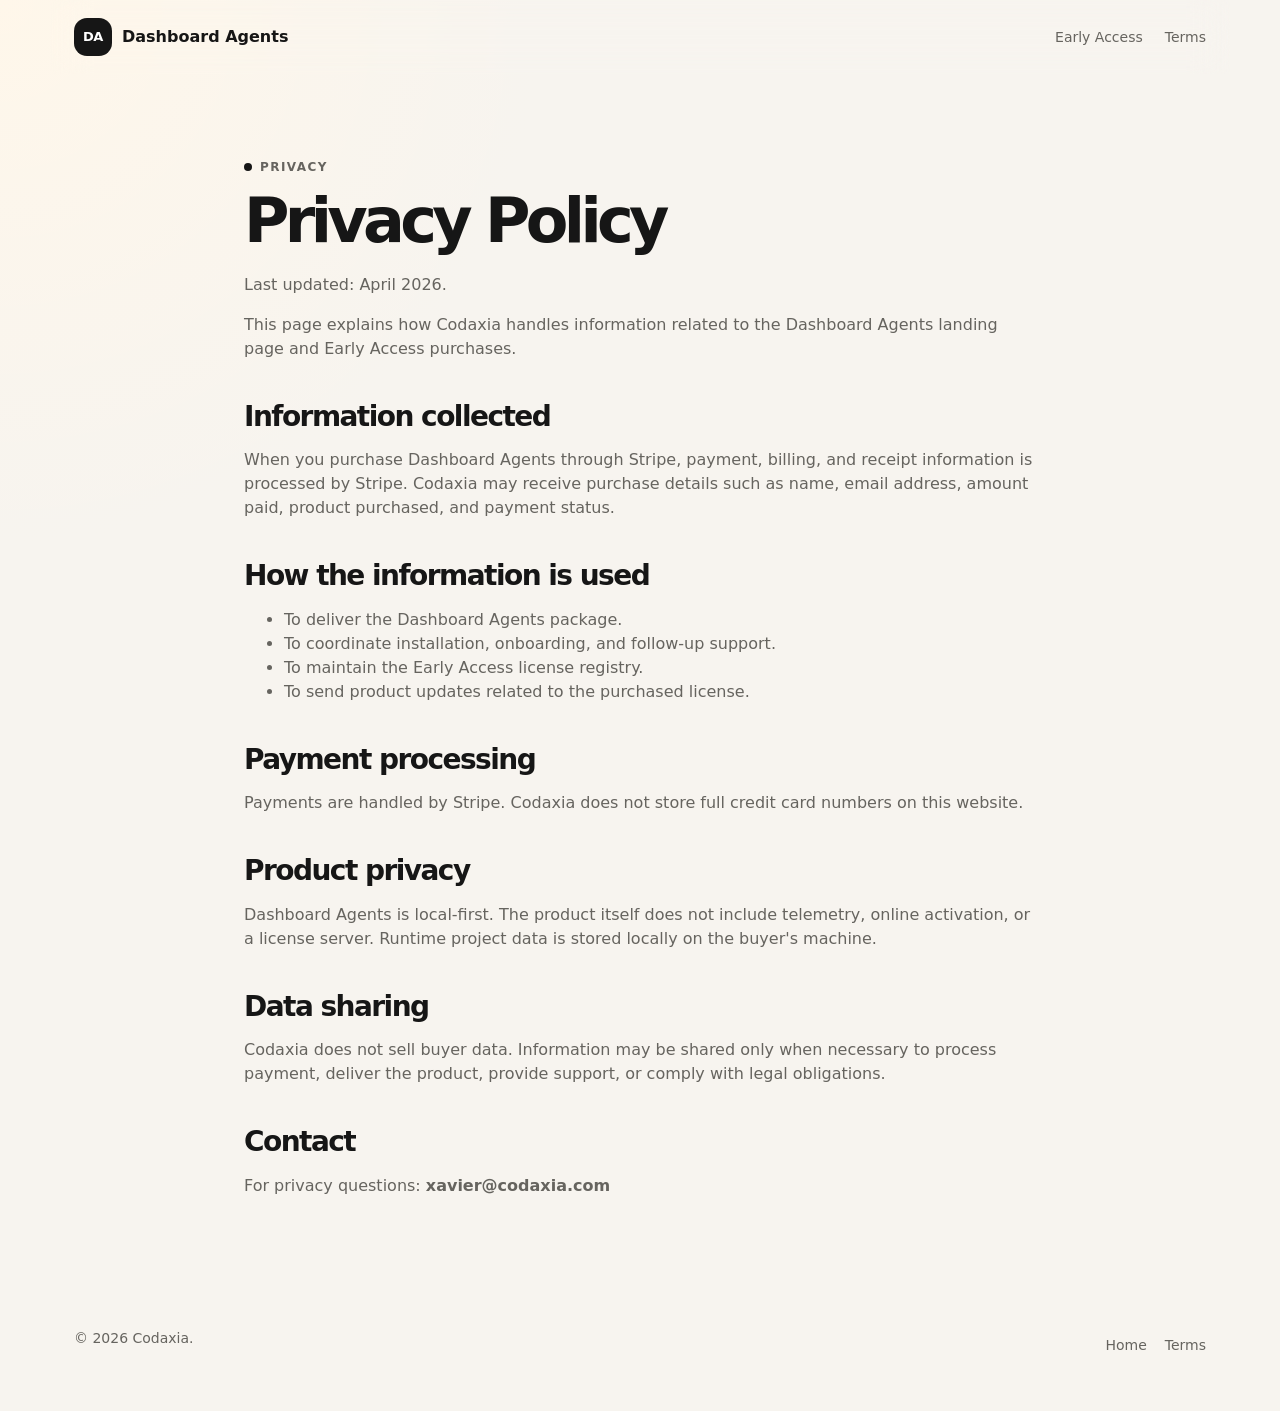
==== privacy.html @ bb3416e4 "feat: add privacy policy page" ====
<!doctype html>
<html lang="en">
  <head>
    <meta charset="utf-8">
    <meta name="viewport" content="width=device-width, initial-scale=1">
    <title>Privacy Policy | Dashboard Agents</title>
    <meta name="description" content="Privacy policy for Dashboard Agents landing page and Early Access purchases.">
    <meta name="robots" content="index, follow">
    <link rel="icon" href="assets/favicon.svg" type="image/svg+xml">
    <link rel="stylesheet" href="styles.css">
  </head>
  <body>
    <header class="site-header">
      <a class="brand" href="index.html"><span class="brand-mark">DA</span><span>Dashboard Agents</span></a>
      <nav class="nav"><a href="index.html#pricing">Early Access</a><a href="terms.html">Terms</a></nav>
    </header>
    <main class="legal-page">
      <p class="eyebrow">Privacy</p>
      <h1>Privacy Policy</h1>
      <p>Last updated: April 2026.</p>
      <p>This page explains how Codaxia handles information related to the Dashboard Agents landing page and Early Access purchases.</p>

      <h2>Information collected</h2>
      <p>When you purchase Dashboard Agents through Stripe, payment, billing, and receipt information is processed by Stripe. Codaxia may receive purchase details such as name, email address, amount paid, product purchased, and payment status.</p>

      <h2>How the information is used</h2>
      <ul>
        <li>To deliver the Dashboard Agents package.</li>
        <li>To coordinate installation, onboarding, and follow-up support.</li>
        <li>To maintain the Early Access license registry.</li>
        <li>To send product updates related to the purchased license.</li>
      </ul>

      <h2>Payment processing</h2>
      <p>Payments are handled by Stripe. Codaxia does not store full credit card numbers on this website.</p>

      <h2>Product privacy</h2>
      <p>Dashboard Agents is local-first. The product itself does not include telemetry, online activation, or a license server. Runtime project data is stored locally on the buyer's machine.</p>

      <h2>Data sharing</h2>
      <p>Codaxia does not sell buyer data. Information may be shared only when necessary to process payment, deliver the product, provide support, or comply with legal obligations.</p>

      <h2>Contact</h2>
      <p>For privacy questions: <strong>xavier@codaxia.com</strong></p>
    </main>
    <footer class="site-footer"><p>© 2026 Codaxia.</p><nav><a href="index.html">Home</a><a href="terms.html">Terms</a></nav></footer>
  </body>
</html>
---- styles.css ----
:root {
  --bg: #f7f4ef;
  --surface: #ffffff;
  --surface-soft: #fbfaf7;
  --ink: #161616;
  --muted: #66645f;
  --border: #e7e1d8;
  --accent: #111111;
  --accent-soft: #efe8dc;
  --green: #1f7a4d;
  --red: #8d3434;
  --shadow: 0 24px 70px rgba(28, 22, 15, 0.12);
  --radius: 28px;
  --max: 1180px;
}

* {
  box-sizing: border-box;
}

html {
  scroll-behavior: smooth;
}

body {
  margin: 0;
  font-family: Inter, ui-sans-serif, system-ui, -apple-system, BlinkMacSystemFont, "Segoe UI", sans-serif;
  background: radial-gradient(circle at top left, #fff7ea 0, transparent 34rem), var(--bg);
  color: var(--ink);
  line-height: 1.5;
}

a {
  color: inherit;
  text-decoration: none;
}

p, h1, h2, h3 {
  margin-top: 0;
}

img {
  max-width: 100%;
}

.site-header {
  position: sticky;
  top: 0;
  z-index: 20;
  display: flex;
  align-items: center;
  justify-content: space-between;
  gap: 24px;
  max-width: var(--max);
  margin: 0 auto;
  padding: 18px 24px;
  backdrop-filter: blur(18px);
}

.brand {
  display: inline-flex;
  align-items: center;
  gap: 10px;
  font-weight: 760;
}

.brand-mark {
  display: inline-grid;
  place-items: center;
  width: 38px;
  height: 38px;
  border-radius: 13px;
  background: var(--ink);
  color: white;
  font-size: 13px;
  letter-spacing: -0.03em;
}

.nav {
  display: flex;
  align-items: center;
  gap: 22px;
  color: var(--muted);
  font-size: 14px;
}

.nav a:hover, .site-footer a:hover {
  color: var(--ink);
}

.header-cta {
  display: inline-flex;
  align-items: center;
  justify-content: center;
  padding: 10px 16px;
  border-radius: 999px;
  background: var(--ink);
  color: white;
  font-size: 14px;
  font-weight: 700;
}

.section {
  max-width: var(--max);
  margin: 0 auto;
  padding: 86px 24px;
}

.hero {
  display: grid;
  grid-template-columns: minmax(0, 1.02fr) minmax(420px, 0.98fr);
  gap: 52px;
  align-items: center;
  min-height: calc(100vh - 86px);
  padding-top: 70px;
}

.eyebrow {
  display: inline-flex;
  align-items: center;
  gap: 8px;
  margin-bottom: 16px;
  color: var(--muted);
  text-transform: uppercase;
  letter-spacing: 0.12em;
  font-size: 12px;
  font-weight: 800;
}

.eyebrow::before {
  content: "";
  width: 8px;
  height: 8px;
  border-radius: 50%;
  background: var(--ink);
}

h1 {
  margin-bottom: 24px;
  font-size: clamp(46px, 8vw, 82px);
  line-height: 0.92;
  letter-spacing: -0.075em;
}

h2 {
  margin-bottom: 18px;
  font-size: clamp(32px, 5vw, 54px);
  line-height: 0.98;
  letter-spacing: -0.055em;
}

h3 {
  margin-bottom: 10px;
  font-size: 19px;
  letter-spacing: -0.025em;
}

.hero-lead, .section-heading p, .split p, .beta-note p, .final-cta p {
  color: var(--muted);
  font-size: 19px;
}

.hero-lead {
  max-width: 660px;
}

.hero-actions {
  display: flex;
  flex-wrap: wrap;
  gap: 14px;
  margin: 34px 0 18px;
}

.button {
  display: inline-flex;
  align-items: center;
  justify-content: center;
  min-height: 50px;
  padding: 14px 22px;
  border-radius: 999px;
  font-weight: 780;
  transition: transform 160ms ease, box-shadow 160ms ease, background 160ms ease;
}

.button:hover {
  transform: translateY(-1px);
}

.button.primary {
  background: var(--ink);
  color: white;
  box-shadow: 0 18px 40px rgba(0, 0, 0, 0.18);
}

.button.secondary {
  background: rgba(255, 255, 255, 0.72);
  border: 1px solid var(--border);
}

.button.full {
  width: 100%;
}

.microcopy, .secure, .planned {
  color: var(--muted);
  font-size: 14px;
}

.hero-panel {
  overflow: hidden;
  border: 1px solid rgba(255, 255, 255, 0.72);
  border-radius: 34px;
  background: rgba(255, 255, 255, 0.76);
  box-shadow: var(--shadow);
}

.browser-bar {
  display: flex;
  align-items: center;
  gap: 8px;
  padding: 18px 20px;
  border-bottom: 1px solid var(--border);
  color: var(--muted);
  font-size: 13px;
}

.browser-bar span {
  width: 11px;
  height: 11px;
  border-radius: 50%;
  background: #d9d0c3;
}

.browser-bar strong {
  margin-left: auto;
  color: var(--ink);
}

.dashboard-preview {
  display: grid;
  grid-template-columns: 150px 1fr;
  min-height: 420px;
}

.dashboard-preview aside {
  padding: 24px 18px;
  border-right: 1px solid var(--border);
  background: #fbf7f0;
}

.preview-label {
  margin-bottom: 14px;
  color: var(--muted);
  font-size: 12px;
  font-weight: 800;
  text-transform: uppercase;
  letter-spacing: 0.12em;
}

.preview-pill {
  margin-bottom: 10px;
  padding: 10px 12px;
  border-radius: 14px;
  color: var(--muted);
  font-size: 13px;
}

.preview-pill.active {
  background: var(--ink);
  color: white;
}

.preview-main {
  padding: 26px;
}

.pipeline {
  display: flex;
  gap: 12px;
  margin-bottom: 22px;
}

.pipeline span {
  display: grid;
  place-items: center;
  width: 54px;
  height: 54px;
  border-radius: 18px;
  background: var(--ink);
  color: white;
  font-weight: 800;
  box-shadow: 0 12px 28px rgba(0, 0, 0, 0.12);
}

.kanban {
  display: grid;
  grid-template-columns: repeat(3, 1fr);
  gap: 12px;
}

.kanban article {
  min-height: 160px;
  padding: 16px;
  border: 1px solid var(--border);
  border-radius: 20px;
  background: white;
}

.kanban strong {
  display: block;
  margin-bottom: 34px;
  font-size: 13px;
  color: var(--muted);
}

.kanban p {
  font-weight: 720;
  letter-spacing: -0.02em;
}

.activity-line {
  margin-top: 14px;
  padding: 14px 16px;
  border-radius: 18px;
  background: #f4efe6;
  color: var(--muted);
  font-size: 14px;
}

.section-heading {
  max-width: 780px;
  margin-bottom: 34px;
}

.grid {
  display: grid;
  gap: 18px;
}

.grid.two { grid-template-columns: repeat(2, 1fr); }
.grid.three { grid-template-columns: repeat(3, 1fr); }
.grid.four { grid-template-columns: repeat(4, 1fr); }

.card, .feature, .pricing-card, .steps div, .faq details {
  border: 1px solid rgba(231, 225, 216, 0.86);
  border-radius: var(--radius);
  background: rgba(255, 255, 255, 0.76);
  box-shadow: 0 14px 45px rgba(33, 25, 15, 0.06);
}

.card, .feature {
  padding: 28px;
}

.card p, .feature p, .steps p, .faq p, li {
  color: var(--muted);
}

.split {
  display: grid;
  grid-template-columns: 0.9fr 1.1fr;
  gap: 48px;
  align-items: start;
}

.steps {
  display: grid;
  gap: 16px;
}

.steps div {
  display: grid;
  grid-template-columns: 46px 1fr;
  gap: 16px;
  padding: 22px;
}

.steps span {
  display: grid;
  place-items: center;
  width: 42px;
  height: 42px;
  border-radius: 14px;
  background: var(--ink);
  color: white;
  font-weight: 800;
}

.contrast {
  border-radius: 42px;
  background: #171717;
  color: white;
  padding: 72px;
}

.contrast .section-heading p, .contrast .eyebrow {
  color: #b9b3a9;
}

.contrast .eyebrow::before {
  background: white;
}

.check-list {
  display: grid;
  grid-template-columns: repeat(3, 1fr);
  gap: 12px;
  margin-top: 30px;
}

.check-list span {
  padding: 15px 16px;
  border-radius: 18px;
  background: rgba(255, 255, 255, 0.08);
  color: #f6efe6;
}

.pricing-section {
  display: grid;
  grid-template-columns: minmax(0, 0.9fr) minmax(360px, 0.55fr);
  gap: 40px;
  align-items: center;
}

.pricing-copy p {
  color: var(--muted);
  font-size: 19px;
}

.pricing-card {
  padding: 34px;
  background: white;
  box-shadow: var(--shadow);
}

.price-topline {
  margin-bottom: 18px;
  color: var(--muted);
  font-weight: 800;
}

.price {
  margin-bottom: 6px;
  font-weight: 850;
  letter-spacing: -0.06em;
}

.price span {
  font-size: 76px;
  line-height: 0.9;
}

.pricing-card ul, .card ul {
  padding: 0;
  margin: 24px 0;
  list-style: none;
}

.pricing-card li, .card li {
  position: relative;
  padding-left: 26px;
  margin-bottom: 12px;
}

.pricing-card li::before, .positive li::before {
  content: "✓";
  position: absolute;
  left: 0;
  color: var(--green);
  font-weight: 900;
}

.negative li::before {
  content: "×";
  position: absolute;
  left: 0;
  color: var(--red);
  font-weight: 900;
}

.beta-note {
  display: grid;
  grid-template-columns: 0.85fr 1.15fr;
  gap: 40px;
  align-items: center;
  border-top: 1px solid var(--border);
  border-bottom: 1px solid var(--border);
}

.faq-list {
  display: grid;
  gap: 12px;
}

.faq details {
  padding: 22px 26px;
}

.faq summary {
  cursor: pointer;
  font-weight: 820;
  letter-spacing: -0.02em;
}

.faq p {
  margin: 12px 0 0;
}

.final-cta {
  text-align: center;
  max-width: 820px;
}

.final-cta .button {
  margin-top: 18px;
}

.site-footer {
  display: flex;
  align-items: center;
  justify-content: space-between;
  gap: 20px;
  max-width: var(--max);
  margin: 0 auto;
  padding: 34px 24px 48px;
  color: var(--muted);
  font-size: 14px;
}

.site-footer nav {
  display: flex;
  gap: 18px;
}

.legal-page {
  max-width: 840px;
  margin: 0 auto;
  padding: 80px 24px;
}

.legal-page h1 {
  font-size: clamp(38px, 6vw, 62px);
}

.legal-page h2 {
  margin-top: 42px;
  font-size: 28px;
}

.legal-page p, .legal-page li {
  color: var(--muted);
}

@media (max-width: 980px) {
  .hero, .split, .pricing-section, .beta-note {
    grid-template-columns: 1fr;
  }

  .grid.three, .grid.four, .check-list {
    grid-template-columns: 1fr 1fr;
  }

  .hero {
    min-height: auto;
  }

  .contrast {
    padding: 44px 28px;
  }
}

@media (max-width: 720px) {
  .site-header {
    position: static;
    flex-wrap: wrap;
  }

  .nav, .header-cta {
    display: none;
  }

  .section {
    padding: 58px 18px;
  }

  .hero {
    padding-top: 44px;
  }

  h1 {
    font-size: 48px;
  }

  h2 {
    font-size: 34px;
  }

  .grid.two, .grid.three, .grid.four, .check-list, .dashboard-preview, .kanban {
    grid-template-columns: 1fr;
  }

  .dashboard-preview aside {
    border-right: 0;
    border-bottom: 1px solid var(--border);
  }

  .pipeline {
    flex-wrap: wrap;
  }

  .pricing-card {
    padding: 26px;
  }

  .price span {
    font-size: 58px;
  }

  .site-footer {
    flex-direction: column;
    align-items: flex-start;
  }
}
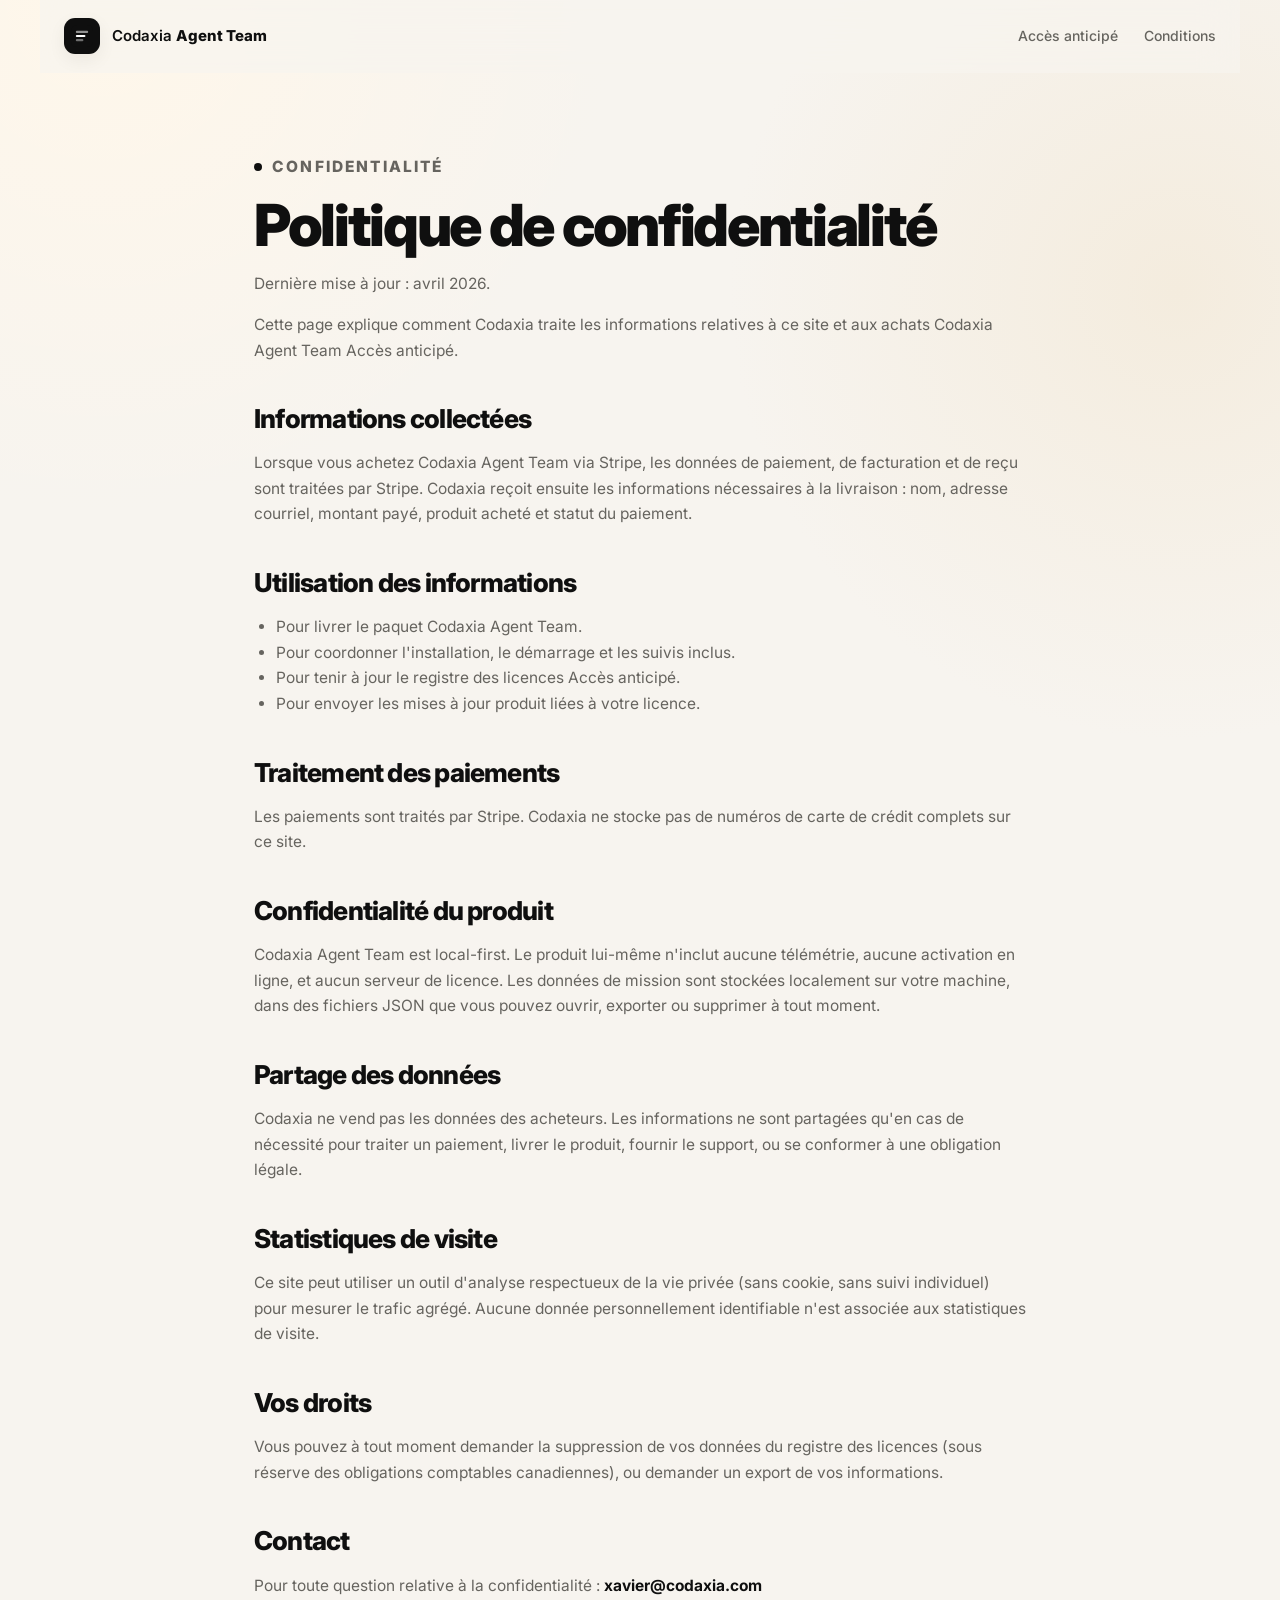
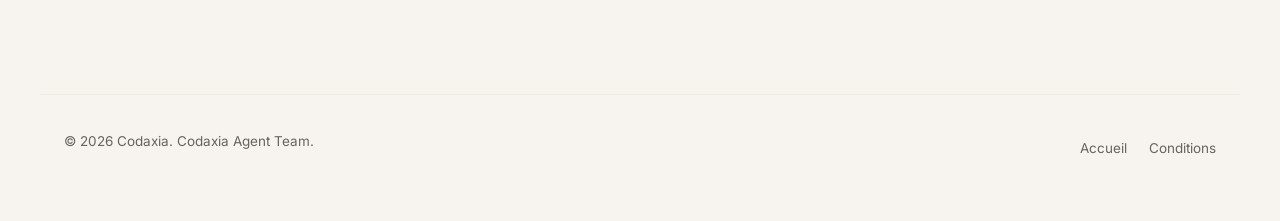
==== commit e209aa96: "feat: refonte FR + rebrand Codaxia Agent Team - Refonte complete de la landing en francais (cible fr" ====
--- a/privacy.html
+++ b/privacy.html
@@ -1,48 +1,71 @@
 <!doctype html>
-<html lang="en">
+<html lang="fr-CA">
   <head>
     <meta charset="utf-8">
     <meta name="viewport" content="width=device-width, initial-scale=1">
-    <title>Privacy Policy | Dashboard Agents</title>
-    <meta name="description" content="Privacy policy for Dashboard Agents landing page and Early Access purchases.">
+    <title>Politique de confidentialité — Codaxia Agent Team</title>
+    <meta name="description" content="Politique de confidentialité du site Codaxia Agent Team et des achats Accès anticipé.">
     <meta name="robots" content="index, follow">
     <link rel="icon" href="assets/favicon.svg" type="image/svg+xml">
     <link rel="stylesheet" href="styles.css">
+    <link rel="preconnect" href="https://fonts.googleapis.com">
+    <link rel="preconnect" href="https://fonts.gstatic.com" crossorigin>
+    <link rel="stylesheet" href="https://fonts.googleapis.com/css2?family=Inter:wght@400;500;600;700;800;900&display=swap">
   </head>
   <body>
     <header class="site-header">
-      <a class="brand" href="index.html"><span class="brand-mark">DA</span><span>Dashboard Agents</span></a>
-      <nav class="nav"><a href="index.html#pricing">Early Access</a><a href="terms.html">Terms</a></nav>
+      <a class="brand" href="index.html" aria-label="Codaxia Agent Team — accueil">
+        <span class="brand-mark" aria-hidden="true">
+          <svg viewBox="0 0 64 64" width="22" height="22"><rect width="64" height="64" rx="16" fill="#0f0f0f"/><rect x="14" y="17" width="36" height="6" rx="3" fill="#ffffff" opacity="0.55"/><rect x="14" y="29" width="28" height="6" rx="3" fill="#ffffff"/><rect x="14" y="41" width="22" height="6" rx="3" fill="#ffffff" opacity="0.4"/></svg>
+        </span>
+        <span class="brand-text">Codaxia <strong>Agent Team</strong></span>
+      </a>
+      <nav class="nav">
+        <a href="index.html#pricing">Accès anticipé</a>
+        <a href="terms.html">Conditions</a>
+      </nav>
     </header>
     <main class="legal-page">
-      <p class="eyebrow">Privacy</p>
-      <h1>Privacy Policy</h1>
-      <p>Last updated: April 2026.</p>
-      <p>This page explains how Codaxia handles information related to the Dashboard Agents landing page and Early Access purchases.</p>
+      <p class="eyebrow"><span class="dot"></span>Confidentialité</p>
+      <h1>Politique de confidentialité</h1>
+      <p>Dernière mise à jour : avril 2026.</p>
+      <p>Cette page explique comment Codaxia traite les informations relatives à ce site et aux achats Codaxia Agent Team Accès anticipé.</p>
 
-      <h2>Information collected</h2>
-      <p>When you purchase Dashboard Agents through Stripe, payment, billing, and receipt information is processed by Stripe. Codaxia may receive purchase details such as name, email address, amount paid, product purchased, and payment status.</p>
+      <h2>Informations collectées</h2>
+      <p>Lorsque vous achetez Codaxia Agent Team via Stripe, les données de paiement, de facturation et de reçu sont traitées par Stripe. Codaxia reçoit ensuite les informations nécessaires à la livraison : nom, adresse courriel, montant payé, produit acheté et statut du paiement.</p>
 
-      <h2>How the information is used</h2>
+      <h2>Utilisation des informations</h2>
       <ul>
-        <li>To deliver the Dashboard Agents package.</li>
-        <li>To coordinate installation, onboarding, and follow-up support.</li>
-        <li>To maintain the Early Access license registry.</li>
-        <li>To send product updates related to the purchased license.</li>
+        <li>Pour livrer le paquet Codaxia Agent Team.</li>
+        <li>Pour coordonner l'installation, le démarrage et les suivis inclus.</li>
+        <li>Pour tenir à jour le registre des licences Accès anticipé.</li>
+        <li>Pour envoyer les mises à jour produit liées à votre licence.</li>
       </ul>
 
-      <h2>Payment processing</h2>
-      <p>Payments are handled by Stripe. Codaxia does not store full credit card numbers on this website.</p>
+      <h2>Traitement des paiements</h2>
+      <p>Les paiements sont traités par Stripe. Codaxia ne stocke pas de numéros de carte de crédit complets sur ce site.</p>
 
-      <h2>Product privacy</h2>
-      <p>Dashboard Agents is local-first. The product itself does not include telemetry, online activation, or a license server. Runtime project data is stored locally on the buyer's machine.</p>
+      <h2>Confidentialité du produit</h2>
+      <p>Codaxia Agent Team est local-first. Le produit lui-même n'inclut aucune télémétrie, aucune activation en ligne, et aucun serveur de licence. Les données de mission sont stockées localement sur votre machine, dans des fichiers JSON que vous pouvez ouvrir, exporter ou supprimer à tout moment.</p>
 
-      <h2>Data sharing</h2>
-      <p>Codaxia does not sell buyer data. Information may be shared only when necessary to process payment, deliver the product, provide support, or comply with legal obligations.</p>
+      <h2>Partage des données</h2>
+      <p>Codaxia ne vend pas les données des acheteurs. Les informations ne sont partagées qu'en cas de nécessité pour traiter un paiement, livrer le produit, fournir le support, ou se conformer à une obligation légale.</p>
+
+      <h2>Statistiques de visite</h2>
+      <p>Ce site peut utiliser un outil d'analyse respectueux de la vie privée (sans cookie, sans suivi individuel) pour mesurer le trafic agrégé. Aucune donnée personnellement identifiable n'est associée aux statistiques de visite.</p>
+
+      <h2>Vos droits</h2>
+      <p>Vous pouvez à tout moment demander la suppression de vos données du registre des licences (sous réserve des obligations comptables canadiennes), ou demander un export de vos informations.</p>
 
       <h2>Contact</h2>
-      <p>For privacy questions: <strong>xavier@codaxia.com</strong></p>
+      <p>Pour toute question relative à la confidentialité : <strong>xavier@codaxia.com</strong></p>
     </main>
-    <footer class="site-footer"><p>© 2026 Codaxia.</p><nav><a href="index.html">Home</a><a href="terms.html">Terms</a></nav></footer>
+    <footer class="site-footer">
+      <p>© 2026 Codaxia. Codaxia Agent Team.</p>
+      <nav>
+        <a href="index.html">Accueil</a>
+        <a href="terms.html">Conditions</a>
+      </nav>
+    </footer>
   </body>
 </html>
--- a/styles.css
+++ b/styles.css
@@ -2,51 +2,54 @@
   --bg: #f7f4ef;
   --surface: #ffffff;
   --surface-soft: #fbfaf7;
-  --ink: #161616;
+  --ink: #0f0f0f;
+  --ink-soft: #1c1c1c;
   --muted: #66645f;
+  --muted-light: #8a8780;
   --border: #e7e1d8;
-  --accent: #111111;
+  --border-soft: #efeae2;
+  --accent: #0f0f0f;
   --accent-soft: #efe8dc;
+  --warm: #fff7ea;
   --green: #1f7a4d;
+  --green-soft: #e3f1e9;
   --red: #8d3434;
-  --shadow: 0 24px 70px rgba(28, 22, 15, 0.12);
-  --radius: 28px;
-  --max: 1180px;
-}
-
-* {
-  box-sizing: border-box;
-}
-
-html {
-  scroll-behavior: smooth;
-}
+  --amber: #b86f12;
+  --shadow-sm: 0 6px 18px rgba(28, 22, 15, 0.06);
+  --shadow-md: 0 14px 45px rgba(33, 25, 15, 0.08);
+  --shadow-lg: 0 24px 70px rgba(28, 22, 15, 0.14);
+  --radius: 24px;
+  --radius-lg: 32px;
+  --max: 1200px;
+}
+
+* { box-sizing: border-box; }
+
+html { scroll-behavior: smooth; }
 
 body {
   margin: 0;
-  font-family: Inter, ui-sans-serif, system-ui, -apple-system, BlinkMacSystemFont, "Segoe UI", sans-serif;
-  background: radial-gradient(circle at top left, #fff7ea 0, transparent 34rem), var(--bg);
-  color: var(--ink);
-  line-height: 1.5;
-}
-
-a {
-  color: inherit;
-  text-decoration: none;
-}
-
-p, h1, h2, h3 {
-  margin-top: 0;
-}
-
-img {
-  max-width: 100%;
-}
+  font-family: "Inter", ui-sans-serif, system-ui, -apple-system, BlinkMacSystemFont, "Segoe UI", sans-serif;
+  background:
+    radial-gradient(circle at 8% 0%, #fff7ea 0, transparent 32rem),
+    radial-gradient(circle at 92% 16%, #f4ecde 0, transparent 28rem),
+    var(--bg);
+  color: var(--ink);
+  line-height: 1.55;
+  -webkit-font-smoothing: antialiased;
+  text-rendering: optimizeLegibility;
+}
+
+a { color: inherit; text-decoration: none; }
+p, h1, h2, h3 { margin-top: 0; }
+img { max-width: 100%; }
+
+/* ---------- Header ---------- */
 
 .site-header {
   position: sticky;
   top: 0;
-  z-index: 20;
+  z-index: 30;
   display: flex;
   align-items: center;
   justify-content: space-between;
@@ -55,413 +58,1008 @@
   margin: 0 auto;
   padding: 18px 24px;
   backdrop-filter: blur(18px);
+  background: rgba(247, 244, 239, 0.72);
+  border-bottom: 1px solid transparent;
+  transition: border-color 200ms ease;
 }
 
 .brand {
   display: inline-flex;
   align-items: center;
-  gap: 10px;
-  font-weight: 760;
+  gap: 12px;
+  font-weight: 600;
+  font-size: 15px;
 }
 
 .brand-mark {
   display: inline-grid;
   place-items: center;
-  width: 38px;
-  height: 38px;
-  border-radius: 13px;
+  width: 36px;
+  height: 36px;
+  border-radius: 11px;
   background: var(--ink);
-  color: white;
-  font-size: 13px;
-  letter-spacing: -0.03em;
-}
+  box-shadow: var(--shadow-sm);
+}
+
+.brand-text strong { font-weight: 800; }
 
 .nav {
   display: flex;
   align-items: center;
-  gap: 22px;
+  gap: 26px;
   color: var(--muted);
   font-size: 14px;
-}
-
-.nav a:hover, .site-footer a:hover {
-  color: var(--ink);
-}
+  font-weight: 500;
+}
+
+.nav a:hover, .site-footer a:hover { color: var(--ink); }
 
 .header-cta {
   display: inline-flex;
   align-items: center;
   justify-content: center;
-  padding: 10px 16px;
+  padding: 10px 18px;
   border-radius: 999px;
   background: var(--ink);
   color: white;
   font-size: 14px;
   font-weight: 700;
-}
+  transition: transform 160ms ease, box-shadow 160ms ease;
+}
+.header-cta:hover { transform: translateY(-1px); box-shadow: var(--shadow-md); }
+
+/* ---------- Sections ---------- */
 
 .section {
   max-width: var(--max);
   margin: 0 auto;
-  padding: 86px 24px;
-}
-
-.hero {
-  display: grid;
-  grid-template-columns: minmax(0, 1.02fr) minmax(420px, 0.98fr);
-  gap: 52px;
-  align-items: center;
-  min-height: calc(100vh - 86px);
-  padding-top: 70px;
-}
+  padding: 96px 24px;
+}
+
+.section-heading {
+  max-width: 780px;
+  margin-bottom: 40px;
+}
+
+/* ---------- Eyebrow + dot ---------- */
 
 .eyebrow {
   display: inline-flex;
   align-items: center;
-  gap: 8px;
-  margin-bottom: 16px;
+  gap: 10px;
+  margin-bottom: 18px;
   color: var(--muted);
   text-transform: uppercase;
-  letter-spacing: 0.12em;
+  letter-spacing: 0.14em;
   font-size: 12px;
   font-weight: 800;
 }
 
-.eyebrow::before {
-  content: "";
+.dot {
+  display: inline-block;
   width: 8px;
   height: 8px;
   border-radius: 50%;
   background: var(--ink);
 }
+.dot.light { background: white; }
+.dot.live, .dot.pulse {
+  background: #1f7a4d;
+  animation: liveDot 1.6s ease-in-out infinite;
+}
+@keyframes liveDot {
+  0%, 100% { box-shadow: 0 0 0 0 rgba(31, 122, 77, 0.6); }
+  50% { box-shadow: 0 0 0 6px rgba(31, 122, 77, 0); }
+}
+
+/* ---------- Typography ---------- */
 
 h1 {
   margin-bottom: 24px;
-  font-size: clamp(46px, 8vw, 82px);
-  line-height: 0.92;
-  letter-spacing: -0.075em;
+  font-size: clamp(44px, 7vw, 76px);
+  line-height: 0.95;
+  letter-spacing: -0.04em;
+  font-weight: 850;
 }
 
 h2 {
   margin-bottom: 18px;
-  font-size: clamp(32px, 5vw, 54px);
-  line-height: 0.98;
-  letter-spacing: -0.055em;
+  font-size: clamp(30px, 4.4vw, 48px);
+  line-height: 1.05;
+  letter-spacing: -0.03em;
+  font-weight: 800;
 }
 
 h3 {
   margin-bottom: 10px;
   font-size: 19px;
-  letter-spacing: -0.025em;
-}
-
-.hero-lead, .section-heading p, .split p, .beta-note p, .final-cta p {
-  color: var(--muted);
-  font-size: 19px;
-}
-
-.hero-lead {
-  max-width: 660px;
-}
+  letter-spacing: -0.015em;
+  font-weight: 700;
+}
+
+.hero-lead, .section-heading p, .split p, .pricing-copy p, .founder p, .final-cta p {
+  color: var(--muted);
+  font-size: 18px;
+  line-height: 1.6;
+}
+
+/* ---------- Hero ---------- */
+
+.hero {
+  display: grid;
+  grid-template-columns: minmax(0, 1.05fr) minmax(440px, 1fr);
+  gap: 60px;
+  align-items: center;
+  padding-top: 60px;
+  padding-bottom: 80px;
+}
+
+.hero-copy h1 strong { font-weight: 850; }
+
+.hero-lead { max-width: 620px; margin-bottom: 8px; }
+.hero-lead strong { color: var(--ink); font-weight: 700; }
 
 .hero-actions {
   display: flex;
   flex-wrap: wrap;
-  gap: 14px;
-  margin: 34px 0 18px;
-}
+  gap: 12px;
+  margin: 30px 0 16px;
+}
+
+.hero-trust {
+  display: flex;
+  flex-wrap: wrap;
+  gap: 22px;
+  margin: 12px 0 0;
+  padding: 0;
+  list-style: none;
+  color: var(--muted);
+  font-size: 13px;
+}
+.hero-trust li {
+  position: relative;
+  padding-left: 18px;
+}
+.hero-trust li::before {
+  content: "✓";
+  position: absolute;
+  left: 0;
+  color: var(--green);
+  font-weight: 800;
+}
+
+/* ---------- Buttons ---------- */
 
 .button {
   display: inline-flex;
   align-items: center;
   justify-content: center;
   min-height: 50px;
-  padding: 14px 22px;
+  padding: 14px 24px;
   border-radius: 999px;
-  font-weight: 780;
-  transition: transform 160ms ease, box-shadow 160ms ease, background 160ms ease;
-}
-
-.button:hover {
-  transform: translateY(-1px);
-}
+  font-weight: 700;
+  font-size: 15px;
+  letter-spacing: -0.01em;
+  transition: transform 160ms ease, box-shadow 200ms ease, background 160ms ease, border-color 160ms ease;
+  border: 1px solid transparent;
+  cursor: pointer;
+}
+.button:hover { transform: translateY(-1px); }
 
 .button.primary {
   background: var(--ink);
   color: white;
-  box-shadow: 0 18px 40px rgba(0, 0, 0, 0.18);
-}
+  box-shadow: 0 12px 30px rgba(0, 0, 0, 0.18);
+}
+.button.primary:hover { box-shadow: 0 16px 40px rgba(0, 0, 0, 0.24); }
 
 .button.secondary {
-  background: rgba(255, 255, 255, 0.72);
-  border: 1px solid var(--border);
-}
-
-.button.full {
-  width: 100%;
-}
+  background: rgba(255, 255, 255, 0.78);
+  border-color: var(--border);
+  color: var(--ink);
+}
+.button.secondary:hover { background: white; border-color: #d6cfc1; }
+
+.button.ghost {
+  background: transparent;
+  color: var(--ink);
+  border-color: var(--border);
+}
+.button.ghost:hover { background: rgba(255, 255, 255, 0.6); }
+
+.button.full { width: 100%; margin-bottom: 10px; }
+.button.big { padding: 16px 32px; min-height: 58px; font-size: 16px; }
 
 .microcopy, .secure, .planned {
   color: var(--muted);
-  font-size: 14px;
-}
+  font-size: 13.5px;
+  line-height: 1.5;
+}
+
+/* ---------- Hero panel ---------- */
 
 .hero-panel {
   overflow: hidden;
-  border: 1px solid rgba(255, 255, 255, 0.72);
-  border-radius: 34px;
-  background: rgba(255, 255, 255, 0.76);
-  box-shadow: var(--shadow);
+  border: 1px solid rgba(255, 255, 255, 0.85);
+  border-radius: 32px;
+  background: rgba(255, 255, 255, 0.82);
+  box-shadow: var(--shadow-lg);
+  transform: perspective(1400px) rotateY(-2deg) rotateX(1deg);
+  transition: transform 400ms ease;
+}
+.hero-panel:hover {
+  transform: perspective(1400px) rotateY(0deg) rotateX(0deg);
 }
 
 .browser-bar {
   display: flex;
   align-items: center;
   gap: 8px;
-  padding: 18px 20px;
+  padding: 16px 20px;
   border-bottom: 1px solid var(--border);
   color: var(--muted);
-  font-size: 13px;
-}
-
+  font-size: 12.5px;
+  font-family: ui-monospace, "SF Mono", Menlo, monospace;
+}
 .browser-bar span {
   width: 11px;
   height: 11px;
   border-radius: 50%;
   background: #d9d0c3;
 }
-
 .browser-bar strong {
   margin-left: auto;
   color: var(--ink);
+  font-weight: 600;
 }
 
 .dashboard-preview {
   display: grid;
-  grid-template-columns: 150px 1fr;
-  min-height: 420px;
-}
-
+  grid-template-columns: 170px 1fr;
+  min-height: 440px;
+}
 .dashboard-preview aside {
-  padding: 24px 18px;
+  padding: 22px 16px;
   border-right: 1px solid var(--border);
   background: #fbf7f0;
 }
 
 .preview-label {
-  margin-bottom: 14px;
-  color: var(--muted);
-  font-size: 12px;
+  margin-bottom: 12px;
+  color: var(--muted);
+  font-size: 11px;
   font-weight: 800;
   text-transform: uppercase;
-  letter-spacing: 0.12em;
+  letter-spacing: 0.14em;
 }
 
 .preview-pill {
-  margin-bottom: 10px;
-  padding: 10px 12px;
-  border-radius: 14px;
+  margin-bottom: 8px;
+  padding: 9px 12px;
+  border-radius: 12px;
   color: var(--muted);
   font-size: 13px;
-}
-
+  font-weight: 500;
+}
 .preview-pill.active {
   background: var(--ink);
   color: white;
 }
-
-.preview-main {
-  padding: 26px;
-}
+.preview-pill.subtle {
+  font-size: 12px;
+  color: var(--muted-light);
+}
+
+.preview-main { padding: 26px; }
 
 .pipeline {
   display: flex;
-  gap: 12px;
-  margin-bottom: 22px;
-}
-
-.pipeline span {
+  align-items: center;
+  gap: 8px;
+  margin-bottom: 24px;
+}
+.pipe-step {
   display: grid;
   place-items: center;
-  width: 54px;
-  height: 54px;
-  border-radius: 18px;
+  width: 50px;
+  height: 50px;
+  border-radius: 16px;
+  background: #d8d2c5;
+  color: white;
+  font-weight: 800;
+  font-size: 14px;
+  letter-spacing: -0.02em;
+  transition: all 280ms ease;
+  animation: pipeFlow 4.8s ease-in-out infinite;
+}
+.pipe-step[data-step="1"] { animation-delay: 0s; }
+.pipe-step[data-step="2"] { animation-delay: 1.2s; }
+.pipe-step[data-step="3"] { animation-delay: 2.4s; }
+.pipe-step[data-step="4"] { animation-delay: 3.6s; }
+.pipe-arrow {
+  color: #c4bdac;
+  font-size: 16px;
+}
+
+@keyframes pipeFlow {
+  0%, 14%, 100% {
+    background: #d8d2c5;
+    box-shadow: none;
+    transform: scale(1);
+  }
+  3%, 11% {
+    background: var(--ink);
+    box-shadow: 0 0 0 4px rgba(15, 15, 15, 0.08), 0 8px 22px rgba(0, 0, 0, 0.18);
+    transform: scale(1.06);
+  }
+}
+
+.kanban {
+  display: grid;
+  grid-template-columns: repeat(3, 1fr);
+  gap: 10px;
+}
+.kanban article {
+  min-height: 130px;
+  padding: 14px;
+  border: 1px solid var(--border);
+  border-radius: 16px;
+  background: white;
+  transition: border-color 200ms ease, box-shadow 200ms ease;
+}
+.kanban article.active {
+  border-color: var(--ink);
+  box-shadow: 0 8px 22px rgba(0, 0, 0, 0.06);
+}
+.kanban strong {
+  display: block;
+  margin-bottom: 16px;
+  font-size: 11px;
+  font-weight: 800;
+  letter-spacing: 0.1em;
+  text-transform: uppercase;
+  color: var(--muted);
+}
+.kanban p {
+  margin: 0;
+  font-weight: 600;
+  font-size: 13.5px;
+  letter-spacing: -0.015em;
+  line-height: 1.4;
+}
+
+.activity-line {
+  display: flex;
+  align-items: center;
+  gap: 10px;
+  margin-top: 14px;
+  padding: 12px 14px;
+  border-radius: 14px;
+  background: #f4efe6;
+  color: var(--muted);
+  font-size: 13px;
+}
+
+/* ---------- Compatibility strip ---------- */
+
+.compat {
+  max-width: var(--max);
+  margin: 0 auto;
+  padding: 12px 24px 0;
+  display: flex;
+  flex-wrap: wrap;
+  align-items: center;
+  gap: 18px;
+  color: var(--muted);
+  font-size: 13px;
+}
+.compat p {
+  margin: 0;
+  font-weight: 700;
+  text-transform: uppercase;
+  letter-spacing: 0.14em;
+  font-size: 11px;
+}
+.compat ul {
+  list-style: none;
+  margin: 0;
+  padding: 0;
+  display: flex;
+  flex-wrap: wrap;
+  gap: 8px;
+}
+.compat li {
+  padding: 7px 14px;
+  border: 1px solid var(--border);
+  border-radius: 999px;
+  background: rgba(255, 255, 255, 0.72);
+  font-weight: 600;
+  font-size: 13px;
+  color: var(--ink);
+}
+.compat li:last-child {
+  background: transparent;
+  border-style: dashed;
+  color: var(--muted);
+  font-weight: 500;
+}
+
+/* ---------- Cards / grid ---------- */
+
+.grid { display: grid; gap: 18px; }
+.grid.two { grid-template-columns: repeat(2, 1fr); }
+.grid.three { grid-template-columns: repeat(3, 1fr); }
+.grid.four { grid-template-columns: repeat(4, 1fr); }
+
+.card, .feature, .pricing-card, .steps div, .faq details {
+  border: 1px solid var(--border-soft);
+  border-radius: var(--radius);
+  background: rgba(255, 255, 255, 0.78);
+  box-shadow: var(--shadow-sm);
+}
+
+.card {
+  padding: 28px;
+  transition: transform 200ms ease, box-shadow 200ms ease, border-color 200ms ease;
+}
+.card:hover {
+  transform: translateY(-2px);
+  box-shadow: var(--shadow-md);
+  border-color: var(--border);
+}
+.card p, .feature p, .steps p, .faq p, li {
+  color: var(--muted);
+  font-size: 15px;
+  line-height: 1.55;
+}
+.card-icon {
+  display: inline-grid;
+  place-items: center;
+  width: 38px;
+  height: 38px;
+  margin-bottom: 14px;
+  border-radius: 12px;
+  background: var(--accent-soft);
+  font-size: 18px;
+  color: var(--ink);
+}
+
+/* ---------- Before / after ---------- */
+
+.beforeafter .ba-grid { gap: 22px; }
+
+.ba-tag {
+  display: inline-block;
+  padding: 5px 12px;
+  margin: 0 0 16px;
+  background: var(--accent-soft);
+  border-radius: 999px;
+  font-size: 12px;
+  font-weight: 700;
+  text-transform: uppercase;
+  letter-spacing: 0.1em;
+  color: var(--ink);
+}
+
+.card.before .ba-tag { background: #f4e6e0; color: #8d3434; }
+.card.after .ba-tag { background: var(--green-soft); color: var(--green); }
+
+.terminal {
+  margin: 0 0 18px;
+  padding: 18px;
+  background: #161513;
+  color: #eee5d2;
+  border-radius: 14px;
+  font-family: ui-monospace, "SF Mono", Menlo, monospace;
+  font-size: 13.5px;
+  line-height: 1.55;
+  overflow-x: auto;
+  white-space: pre-wrap;
+}
+
+.ba-board {
+  display: grid;
+  gap: 8px;
+  margin-bottom: 18px;
+  padding: 18px;
+  background: #fbf7f0;
+  border-radius: 14px;
+  border: 1px solid var(--border);
+}
+.ba-row {
+  display: flex;
+  align-items: center;
+  gap: 10px;
+  padding: 10px 12px;
+  background: white;
+  border-radius: 10px;
+  font-size: 13.5px;
+  font-weight: 600;
+  color: var(--ink);
+  border: 1px solid var(--border-soft);
+}
+.ba-row span {
+  display: inline-grid;
+  place-items: center;
+  width: 22px;
+  height: 22px;
+  border-radius: 50%;
+  font-size: 12px;
+  font-weight: 800;
+}
+.ba-row.done span { background: var(--green-soft); color: var(--green); }
+.ba-row.active span { background: #fff1d8; color: var(--amber); animation: liveDot 1.6s ease-in-out infinite; }
+.ba-row.pending span { background: #f0ece4; color: var(--muted); }
+.ba-row.pending { color: var(--muted); }
+
+.card.before ul, .card.after ul {
+  margin: 0;
+  padding: 0;
+  list-style: none;
+  display: grid;
+  gap: 6px;
+}
+.card.before li, .card.after li {
+  position: relative;
+  padding-left: 20px;
+  font-size: 14px;
+}
+.card.before li::before { content: "×"; position: absolute; left: 0; color: var(--red); font-weight: 900; }
+.card.after li::before { content: "✓"; position: absolute; left: 0; color: var(--green); font-weight: 900; }
+
+/* ---------- Split (how) ---------- */
+
+.split {
+  display: grid;
+  grid-template-columns: 0.95fr 1.05fr;
+  gap: 56px;
+  align-items: start;
+}
+
+.steps { display: grid; gap: 14px; }
+.steps div {
+  display: grid;
+  grid-template-columns: 46px 1fr;
+  gap: 18px;
+  padding: 22px;
+  background: white;
+}
+.steps p { margin: 0; }
+.steps p strong { color: var(--ink); font-weight: 700; }
+.steps span {
+  display: grid;
+  place-items: center;
+  width: 42px;
+  height: 42px;
+  border-radius: 13px;
   background: var(--ink);
   color: white;
   font-weight: 800;
-  box-shadow: 0 12px 28px rgba(0, 0, 0, 0.12);
-}
-
-.kanban {
-  display: grid;
-  grid-template-columns: repeat(3, 1fr);
-  gap: 12px;
-}
-
-.kanban article {
-  min-height: 160px;
+  font-size: 15px;
+}
+
+/* ---------- Tour ---------- */
+
+.tour {
+  display: grid;
+  grid-template-columns: repeat(2, 1fr);
+  gap: 22px;
+}
+.tour-card {
+  border: 1px solid var(--border-soft);
+  border-radius: var(--radius);
+  background: rgba(255, 255, 255, 0.85);
+  padding: 22px;
+  transition: transform 200ms ease, box-shadow 200ms ease;
+}
+.tour-card:hover {
+  transform: translateY(-2px);
+  box-shadow: var(--shadow-md);
+}
+.tour-mock {
+  height: 220px;
+  margin-bottom: 18px;
   padding: 16px;
+  border-radius: 18px;
+  background: linear-gradient(180deg, #fbf7f0 0%, #f4efe6 100%);
   border: 1px solid var(--border);
-  border-radius: 20px;
+  overflow: hidden;
+  position: relative;
+}
+.tour-card h3 { margin-bottom: 6px; font-size: 18px; }
+.tour-card p { margin: 0; font-size: 14.5px; }
+
+/* Agents mock */
+.mock-pipeline {
+  display: grid;
+  grid-template-columns: repeat(2, 1fr);
+  gap: 8px;
+  height: 100%;
+}
+.agent-card {
+  padding: 12px 10px;
+  border-radius: 12px;
   background: white;
-}
-
-.kanban strong {
-  display: block;
-  margin-bottom: 34px;
-  font-size: 13px;
-  color: var(--muted);
-}
-
-.kanban p {
-  font-weight: 720;
+  border: 1px solid var(--border-soft);
+  display: flex;
+  flex-direction: column;
+  justify-content: space-between;
+}
+.agent-card strong {
+  font-size: 14px;
+  color: var(--ink);
   letter-spacing: -0.02em;
 }
-
-.activity-line {
-  margin-top: 14px;
-  padding: 14px 16px;
-  border-radius: 18px;
-  background: #f4efe6;
-  color: var(--muted);
-  font-size: 14px;
-}
-
-.section-heading {
-  max-width: 780px;
-  margin-bottom: 34px;
-}
-
-.grid {
-  display: grid;
-  gap: 18px;
-}
-
-.grid.two { grid-template-columns: repeat(2, 1fr); }
-.grid.three { grid-template-columns: repeat(3, 1fr); }
-.grid.four { grid-template-columns: repeat(4, 1fr); }
-
-.card, .feature, .pricing-card, .steps div, .faq details {
-  border: 1px solid rgba(231, 225, 216, 0.86);
-  border-radius: var(--radius);
-  background: rgba(255, 255, 255, 0.76);
-  box-shadow: 0 14px 45px rgba(33, 25, 15, 0.06);
-}
-
-.card, .feature {
-  padding: 28px;
-}
-
-.card p, .feature p, .steps p, .faq p, li {
-  color: var(--muted);
-}
-
-.split {
-  display: grid;
-  grid-template-columns: 0.9fr 1.1fr;
-  gap: 48px;
-  align-items: start;
-}
-
-.steps {
-  display: grid;
-  gap: 16px;
-}
-
-.steps div {
-  display: grid;
-  grid-template-columns: 46px 1fr;
-  gap: 16px;
-  padding: 22px;
-}
-
-.steps span {
-  display: grid;
-  place-items: center;
-  width: 42px;
-  height: 42px;
-  border-radius: 14px;
+.agent-card span {
+  font-size: 11.5px;
+  color: var(--muted);
+  font-weight: 500;
+}
+.agent-card em {
+  font-size: 10.5px;
+  font-weight: 700;
+  font-style: normal;
+  text-transform: uppercase;
+  letter-spacing: 0.1em;
+  color: var(--muted);
+}
+.agent-card.done { border-color: var(--green-soft); }
+.agent-card.done em { color: var(--green); }
+.agent-card.live { border-color: var(--amber); background: #fffaf0; }
+.agent-card.live em { color: var(--amber); animation: liveDot 1.6s ease-in-out infinite; }
+
+/* Kanban mock */
+.kanban-mock {
+  display: grid;
+  grid-template-columns: repeat(4, 1fr);
+  gap: 6px;
+  height: 100%;
+}
+.mock-col {
+  display: flex;
+  flex-direction: column;
+  gap: 6px;
+  background: white;
+  border-radius: 10px;
+  padding: 8px;
+  border: 1px solid var(--border-soft);
+}
+.mock-col strong {
+  font-size: 9.5px;
+  font-weight: 800;
+  text-transform: uppercase;
+  letter-spacing: 0.08em;
+  color: var(--muted);
+}
+.mock-task {
+  padding: 6px 8px;
+  background: #fbf7f0;
+  border-radius: 6px;
+  font-size: 11px;
+  font-weight: 600;
+  color: var(--ink);
+}
+.mock-task.active {
   background: var(--ink);
   color: white;
+}
+
+/* Activity mock */
+.activity-mock {
+  display: flex;
+  flex-direction: column;
+  gap: 8px;
+  height: 100%;
+}
+.mock-event {
+  display: flex;
+  align-items: center;
+  gap: 10px;
+  padding: 10px;
+  background: white;
+  border-radius: 10px;
+  border: 1px solid var(--border-soft);
+}
+.mock-event p { margin: 0; font-size: 12.5px; color: var(--muted); }
+.mock-event code {
+  background: var(--accent-soft);
+  padding: 1px 5px;
+  border-radius: 4px;
+  font-size: 11.5px;
+  color: var(--ink);
+}
+.evt-tag {
+  display: inline-grid;
+  place-items: center;
+  width: 28px;
+  height: 28px;
+  border-radius: 8px;
+  font-size: 11px;
   font-weight: 800;
-}
+  color: white;
+  flex-shrink: 0;
+}
+.evt-tag.dv { background: #2d4a8a; }
+.evt-tag.cr { background: #6f3a8a; }
+.evt-tag.qa { background: #1f7a4d; }
+.evt-tag.or { background: var(--ink); }
+.mock-event.live { border-color: var(--green); }
+
+/* Recap mock */
+.recap-mock {
+  background: white;
+  height: 100%;
+  padding: 14px;
+  border-radius: 12px;
+  border: 1px solid var(--border-soft);
+  display: flex;
+  flex-direction: column;
+  gap: 8px;
+}
+.recap-head {
+  margin: 0;
+  font-weight: 800;
+  font-size: 12.5px;
+  letter-spacing: -0.01em;
+  color: var(--ink);
+}
+.recap-section {
+  margin: 0;
+  font-size: 11.5px;
+  color: var(--muted);
+  line-height: 1.45;
+}
+.recap-section strong {
+  display: block;
+  font-size: 10px;
+  font-weight: 800;
+  text-transform: uppercase;
+  letter-spacing: 0.1em;
+  color: var(--ink);
+  margin-bottom: 2px;
+}
+.recap-badge {
+  margin-top: auto;
+  padding: 7px 10px;
+  background: var(--green-soft);
+  color: var(--green);
+  border-radius: 8px;
+  font-size: 11px;
+  font-weight: 700;
+  text-align: center;
+}
+
+/* ---------- Real screenshot ---------- */
+
+.real-shot .section-heading { max-width: 820px; }
+
+.device-frame {
+  margin: 0;
+  border-radius: var(--radius-lg);
+  background: #0a0a0a;
+  border: 1px solid #2a2a2a;
+  box-shadow:
+    0 30px 80px rgba(15, 15, 15, 0.28),
+    0 8px 24px rgba(15, 15, 15, 0.14);
+  overflow: hidden;
+}
+.device-bar {
+  display: flex;
+  align-items: center;
+  gap: 8px;
+  padding: 14px 18px;
+  border-bottom: 1px solid #1d1d1d;
+  background: #111111;
+  color: #999;
+  font-size: 12.5px;
+  font-family: ui-monospace, "SF Mono", Menlo, monospace;
+}
+.device-bar span {
+  width: 11px;
+  height: 11px;
+  border-radius: 50%;
+  background: #2a2a2a;
+}
+.device-bar strong {
+  margin-left: auto;
+  color: #ddd;
+  font-weight: 500;
+}
+.device-frame img {
+  display: block;
+  width: 100%;
+  height: auto;
+}
+
+/* ---------- Contrast (local-first) ---------- */
 
 .contrast {
   border-radius: 42px;
-  background: #171717;
+  background: linear-gradient(180deg, #1a1a1a 0%, #0f0f0f 100%);
   color: white;
-  padding: 72px;
-}
-
-.contrast .section-heading p, .contrast .eyebrow {
-  color: #b9b3a9;
-}
-
-.contrast .eyebrow::before {
+  padding: 80px 64px;
+  margin-top: 24px;
+}
+.contrast h2 { color: white; }
+.contrast .section-heading p { color: #b9b3a9; }
+.contrast .eyebrow { color: #b9b3a9; }
+.contrast .eyebrow .dot.light { background: white; }
+
+.check-list {
+  display: grid;
+  grid-template-columns: repeat(3, 1fr);
+  gap: 10px;
+  margin-top: 32px;
+}
+.check-list span {
+  position: relative;
+  padding: 16px 18px 16px 44px;
+  border-radius: 14px;
+  background: rgba(255, 255, 255, 0.06);
+  color: #f6efe6;
+  font-weight: 500;
+  font-size: 14.5px;
+  border: 1px solid rgba(255, 255, 255, 0.08);
+}
+.check-list span::before {
+  content: "✓";
+  position: absolute;
+  left: 16px;
+  top: 50%;
+  transform: translateY(-50%);
+  width: 20px;
+  height: 20px;
+  display: grid;
+  place-items: center;
+  background: var(--green);
+  border-radius: 50%;
+  font-size: 11px;
+  font-weight: 900;
+  color: white;
+}
+
+/* ---------- Use cases ---------- */
+
+.usecase .uc-tag {
+  display: inline-block;
+  padding: 5px 12px;
+  margin: 0 0 14px;
+  background: var(--accent-soft);
+  border-radius: 999px;
+  font-size: 11.5px;
+  font-weight: 700;
+  text-transform: uppercase;
+  letter-spacing: 0.1em;
+  color: var(--ink);
+}
+.usecase em { font-style: italic; color: var(--ink); }
+
+/* ---------- ROI ---------- */
+
+.roi-grid { gap: 18px; }
+.roi-stat {
+  padding: 32px 28px;
+  border: 1px solid var(--border-soft);
+  border-radius: var(--radius);
+  background: rgba(255, 255, 255, 0.85);
+  text-align: left;
+}
+.roi-num {
+  font-size: clamp(40px, 5vw, 56px);
+  font-weight: 850;
+  letter-spacing: -0.04em;
+  line-height: 1;
+  margin-bottom: 12px;
+  color: var(--ink);
+}
+.roi-stat p {
+  margin: 0;
+  color: var(--muted);
+  font-size: 15px;
+}
+
+/* ---------- Pricing ---------- */
+
+.pricing-section {
+  display: grid;
+  grid-template-columns: minmax(0, 0.95fr) minmax(380px, 0.6fr);
+  gap: 56px;
+  align-items: center;
+}
+
+.pricing-copy h2 { font-size: clamp(34px, 4.6vw, 50px); }
+
+.spots {
+  margin-top: 24px;
+}
+.spots-bar {
+  height: 8px;
+  background: var(--accent-soft);
+  border-radius: 999px;
+  overflow: hidden;
+  margin-bottom: 10px;
+}
+.spots-bar span {
+  display: block;
+  height: 100%;
+  background: var(--ink);
+  border-radius: 999px;
+}
+.spots p { margin: 0; font-size: 14px; color: var(--muted); }
+.spots strong { color: var(--ink); font-weight: 800; }
+
+.pricing-card {
+  padding: 36px 32px;
   background: white;
-}
-
-.check-list {
-  display: grid;
-  grid-template-columns: repeat(3, 1fr);
-  gap: 12px;
-  margin-top: 30px;
-}
-
-.check-list span {
-  padding: 15px 16px;
-  border-radius: 18px;
-  background: rgba(255, 255, 255, 0.08);
-  color: #f6efe6;
-}
-
-.pricing-section {
-  display: grid;
-  grid-template-columns: minmax(0, 0.9fr) minmax(360px, 0.55fr);
-  gap: 40px;
-  align-items: center;
-}
-
-.pricing-copy p {
-  color: var(--muted);
-  font-size: 19px;
-}
-
-.pricing-card {
-  padding: 34px;
-  background: white;
-  box-shadow: var(--shadow);
+  box-shadow: var(--shadow-lg);
+  border: 1px solid var(--border);
+  position: relative;
+}
+.pricing-card::before {
+  content: "Édition limitée";
+  position: absolute;
+  top: -14px;
+  right: 24px;
+  padding: 6px 14px;
+  background: var(--ink);
+  color: white;
+  border-radius: 999px;
+  font-size: 11px;
+  font-weight: 700;
+  text-transform: uppercase;
+  letter-spacing: 0.12em;
 }
 
 .price-topline {
-  margin-bottom: 18px;
-  color: var(--muted);
-  font-weight: 800;
+  margin-bottom: 16px;
+  color: var(--muted);
+  font-weight: 700;
+  font-size: 13px;
+  text-transform: uppercase;
+  letter-spacing: 0.1em;
 }
 
 .price {
-  margin-bottom: 6px;
+  display: flex;
+  align-items: baseline;
+  gap: 8px;
+  margin-bottom: 4px;
   font-weight: 850;
-  letter-spacing: -0.06em;
-}
-
+  letter-spacing: -0.04em;
+  color: var(--ink);
+}
 .price span {
   font-size: 76px;
   line-height: 0.9;
 }
+.price em {
+  font-style: normal;
+  font-size: 18px;
+  font-weight: 700;
+  color: var(--muted);
+  letter-spacing: -0.01em;
+}
+
+.planned {
+  margin: 0 0 22px;
+  font-size: 13.5px;
+  color: var(--muted);
+}
+.planned s { color: var(--muted-light); }
 
 .pricing-card ul, .card ul {
   padding: 0;
-  margin: 24px 0;
+  margin: 22px 0;
   list-style: none;
 }
-
 .pricing-card li, .card li {
   position: relative;
   padding-left: 26px;
-  margin-bottom: 12px;
-}
-
+  margin-bottom: 11px;
+  font-size: 14.5px;
+  color: var(--ink);
+  line-height: 1.45;
+}
 .pricing-card li::before, .positive li::before {
   content: "✓";
   position: absolute;
@@ -469,7 +1067,6 @@
   color: var(--green);
   font-weight: 900;
 }
-
 .negative li::before {
   content: "×";
   position: absolute;
@@ -478,42 +1075,197 @@
   font-weight: 900;
 }
 
-.beta-note {
-  display: grid;
-  grid-template-columns: 0.85fr 1.15fr;
-  gap: 40px;
-  align-items: center;
-  border-top: 1px solid var(--border);
-  border-bottom: 1px solid var(--border);
-}
-
-.faq-list {
-  display: grid;
-  gap: 12px;
-}
-
+.pricing-card .secure {
+  margin-top: 8px;
+  text-align: center;
+}
+
+/* ---------- Guarantee ---------- */
+
+.guarantee { padding: 24px 24px; }
+.guarantee-bar {
+  display: grid;
+  grid-template-columns: repeat(3, 1fr);
+  gap: 0;
+  border: 1px solid var(--border);
+  border-radius: 24px;
+  background: white;
+  overflow: hidden;
+}
+.guarantee-bar > div {
+  padding: 28px 28px;
+  border-right: 1px solid var(--border-soft);
+  text-align: center;
+}
+.guarantee-bar > div:last-child { border-right: 0; }
+.guarantee-bar strong {
+  display: block;
+  font-size: 32px;
+  font-weight: 850;
+  letter-spacing: -0.03em;
+  color: var(--ink);
+  margin-bottom: 6px;
+}
+.guarantee-bar span {
+  display: block;
+  color: var(--muted);
+  font-size: 13.5px;
+  line-height: 1.4;
+}
+
+/* ---------- Audience ---------- */
+
+.audience .card.positive { border-color: var(--green-soft); }
+.audience .card.negative { border-color: #f4e6e0; }
+.audience .card h2 { font-size: 22px; margin-bottom: 14px; }
+.audience .card ul { margin: 0; padding: 0; list-style: none; }
+.audience .card li { padding-left: 26px; margin-bottom: 10px; font-size: 14.5px; }
+
+/* ---------- Video ---------- */
+
+.video-wrap {
+  position: relative;
+  padding-bottom: 56.25%;
+  border-radius: var(--radius-lg);
+  overflow: hidden;
+  background: var(--ink);
+  box-shadow: var(--shadow-lg);
+  border: 1px solid var(--border);
+}
+.video-wrap iframe {
+  position: absolute;
+  top: 0; left: 0;
+  width: 100%;
+  height: 100%;
+  border: 0;
+}
+
+/* ---------- Founder ---------- */
+
+.founder-card {
+  display: grid;
+  grid-template-columns: 140px 1fr;
+  gap: 36px;
+  align-items: start;
+  padding: 48px;
+  background: white;
+  border: 1px solid var(--border);
+  border-radius: var(--radius-lg);
+  box-shadow: var(--shadow-md);
+}
+.founder-avatar {
+  display: grid;
+  place-items: center;
+  width: 140px;
+  height: 140px;
+  border-radius: 50%;
+  background: linear-gradient(135deg, #1a1a1a 0%, #3a3a3a 100%);
+  color: white;
+  font-size: 48px;
+  font-weight: 850;
+  letter-spacing: -0.04em;
+}
+.founder-card h2 { font-size: clamp(28px, 3.4vw, 38px); }
+.founder-card p { font-size: 16px; line-height: 1.65; color: var(--muted); }
+.founder-sign {
+  margin-top: 12px !important;
+  font-size: 14px !important;
+  font-weight: 600;
+  color: var(--ink) !important;
+}
+
+/* ---------- FAQ ---------- */
+
+.faq-list { display: grid; gap: 10px; }
 .faq details {
   padding: 22px 26px;
-}
-
+  transition: background 200ms ease;
+}
+.faq details[open] { background: white; box-shadow: var(--shadow-sm); }
 .faq summary {
   cursor: pointer;
-  font-weight: 820;
-  letter-spacing: -0.02em;
-}
-
-.faq p {
-  margin: 12px 0 0;
-}
+  font-weight: 700;
+  font-size: 16px;
+  letter-spacing: -0.01em;
+  list-style: none;
+  display: flex;
+  align-items: center;
+  justify-content: space-between;
+  gap: 16px;
+}
+.faq summary::-webkit-details-marker { display: none; }
+.faq summary::after {
+  content: "+";
+  width: 24px;
+  height: 24px;
+  display: grid;
+  place-items: center;
+  border-radius: 50%;
+  background: var(--accent-soft);
+  font-size: 16px;
+  font-weight: 700;
+  flex-shrink: 0;
+  transition: transform 200ms ease;
+}
+.faq details[open] summary::after { content: "−"; }
+.faq p { margin: 14px 0 0; font-size: 15px; line-height: 1.6; }
+.faq code {
+  background: var(--accent-soft);
+  padding: 1px 6px;
+  border-radius: 4px;
+  font-size: 13px;
+  font-family: ui-monospace, "SF Mono", Menlo, monospace;
+}
+.faq em { color: var(--ink); font-style: italic; }
+
+/* ---------- Email capture ---------- */
+
+.capture-card {
+  max-width: 720px;
+  margin: 0 auto;
+  padding: 56px 48px;
+  background: white;
+  border: 1px solid var(--border);
+  border-radius: var(--radius-lg);
+  box-shadow: var(--shadow-md);
+  text-align: center;
+}
+.capture-card h2 { font-size: clamp(28px, 3.6vw, 36px); }
+.capture-form {
+  display: flex;
+  gap: 10px;
+  margin: 24px 0 14px;
+  max-width: 520px;
+  margin-left: auto;
+  margin-right: auto;
+}
+.capture-form input {
+  flex: 1;
+  padding: 14px 18px;
+  border: 1px solid var(--border);
+  border-radius: 999px;
+  background: var(--surface-soft);
+  font: inherit;
+  font-size: 15px;
+  outline: none;
+  transition: border-color 160ms ease, background 160ms ease;
+}
+.capture-form input:focus {
+  border-color: var(--ink);
+  background: white;
+}
+.capture-or { color: var(--muted); font-size: 14px; }
+.capture-or a { color: var(--ink); font-weight: 600; text-decoration: underline; text-underline-offset: 3px; }
+
+/* ---------- Final CTA ---------- */
 
 .final-cta {
   text-align: center;
   max-width: 820px;
 }
-
-.final-cta .button {
-  margin-top: 18px;
-}
+.final-cta .button { margin: 18px 0 12px; }
+
+/* ---------- Footer ---------- */
 
 .site-footer {
   display: flex;
@@ -522,102 +1274,87 @@
   gap: 20px;
   max-width: var(--max);
   margin: 0 auto;
-  padding: 34px 24px 48px;
-  color: var(--muted);
-  font-size: 14px;
-}
-
+  padding: 36px 24px 56px;
+  color: var(--muted);
+  font-size: 13.5px;
+  border-top: 1px solid var(--border-soft);
+}
 .site-footer nav {
   display: flex;
-  gap: 18px;
-}
+  gap: 22px;
+}
+
+/* ---------- Legal pages ---------- */
 
 .legal-page {
-  max-width: 840px;
+  max-width: 820px;
   margin: 0 auto;
   padding: 80px 24px;
 }
-
 .legal-page h1 {
-  font-size: clamp(38px, 6vw, 62px);
-}
-
+  font-size: clamp(38px, 6vw, 58px);
+  margin-bottom: 18px;
+}
 .legal-page h2 {
   margin-top: 42px;
-  font-size: 28px;
-}
-
+  font-size: 26px;
+}
 .legal-page p, .legal-page li {
   color: var(--muted);
+  font-size: 15.5px;
+  line-height: 1.65;
+}
+.legal-page ol, .legal-page ul { padding-left: 22px; }
+.legal-page strong { color: var(--ink); }
+
+/* ---------- Responsive ---------- */
+
+@media (max-width: 1080px) {
+  .hero { grid-template-columns: 1fr; gap: 40px; }
+  .hero-panel { transform: none; }
+  .pricing-section, .split, .beta-note { grid-template-columns: 1fr; gap: 32px; }
+  .tour { grid-template-columns: 1fr 1fr; }
 }
 
 @media (max-width: 980px) {
-  .hero, .split, .pricing-section, .beta-note {
-    grid-template-columns: 1fr;
-  }
-
-  .grid.three, .grid.four, .check-list {
-    grid-template-columns: 1fr 1fr;
-  }
-
-  .hero {
-    min-height: auto;
-  }
-
-  .contrast {
-    padding: 44px 28px;
-  }
+  .grid.three, .grid.four { grid-template-columns: 1fr 1fr; }
+  .check-list { grid-template-columns: 1fr 1fr; }
+  .contrast { padding: 56px 32px; border-radius: 32px; }
+  .founder-card { grid-template-columns: 1fr; gap: 24px; padding: 36px 28px; }
+  .founder-avatar { width: 96px; height: 96px; font-size: 34px; }
+  .guarantee-bar { grid-template-columns: 1fr; }
+  .guarantee-bar > div { border-right: 0; border-bottom: 1px solid var(--border-soft); }
+  .guarantee-bar > div:last-child { border-bottom: 0; }
 }
 
 @media (max-width: 720px) {
   .site-header {
     position: static;
     flex-wrap: wrap;
+    padding: 14px 18px;
   }
-
-  .nav, .header-cta {
-    display: none;
-  }
-
-  .section {
-    padding: 58px 18px;
-  }
-
-  .hero {
-    padding-top: 44px;
-  }
-
-  h1 {
-    font-size: 48px;
-  }
-
-  h2 {
-    font-size: 34px;
-  }
-
-  .grid.two, .grid.three, .grid.four, .check-list, .dashboard-preview, .kanban {
+  .nav { display: none; }
+  .header-cta { padding: 8px 14px; font-size: 13px; }
+  .section { padding: 60px 18px; }
+  .hero { padding-top: 32px; padding-bottom: 32px; }
+  h1 { font-size: 42px; }
+  h2 { font-size: 30px; }
+  .grid.two, .grid.three, .grid.four,
+  .check-list, .dashboard-preview, .kanban,
+  .tour, .roi-grid {
     grid-template-columns: 1fr;
   }
-
   .dashboard-preview aside {
     border-right: 0;
     border-bottom: 1px solid var(--border);
   }
-
-  .pipeline {
-    flex-wrap: wrap;
-  }
-
-  .pricing-card {
-    padding: 26px;
-  }
-
-  .price span {
-    font-size: 58px;
-  }
-
-  .site-footer {
-    flex-direction: column;
-    align-items: flex-start;
-  }
-}
+  .pipeline { flex-wrap: wrap; }
+  .pricing-card { padding: 26px 22px; }
+  .price span { font-size: 58px; }
+  .capture-card { padding: 36px 22px; }
+  .capture-form { flex-direction: column; }
+  .capture-form input { width: 100%; }
+  .site-footer { flex-direction: column; align-items: flex-start; padding: 24px 18px 40px; }
+  .compat { padding: 8px 18px; }
+  .contrast { padding: 44px 24px; }
+}
